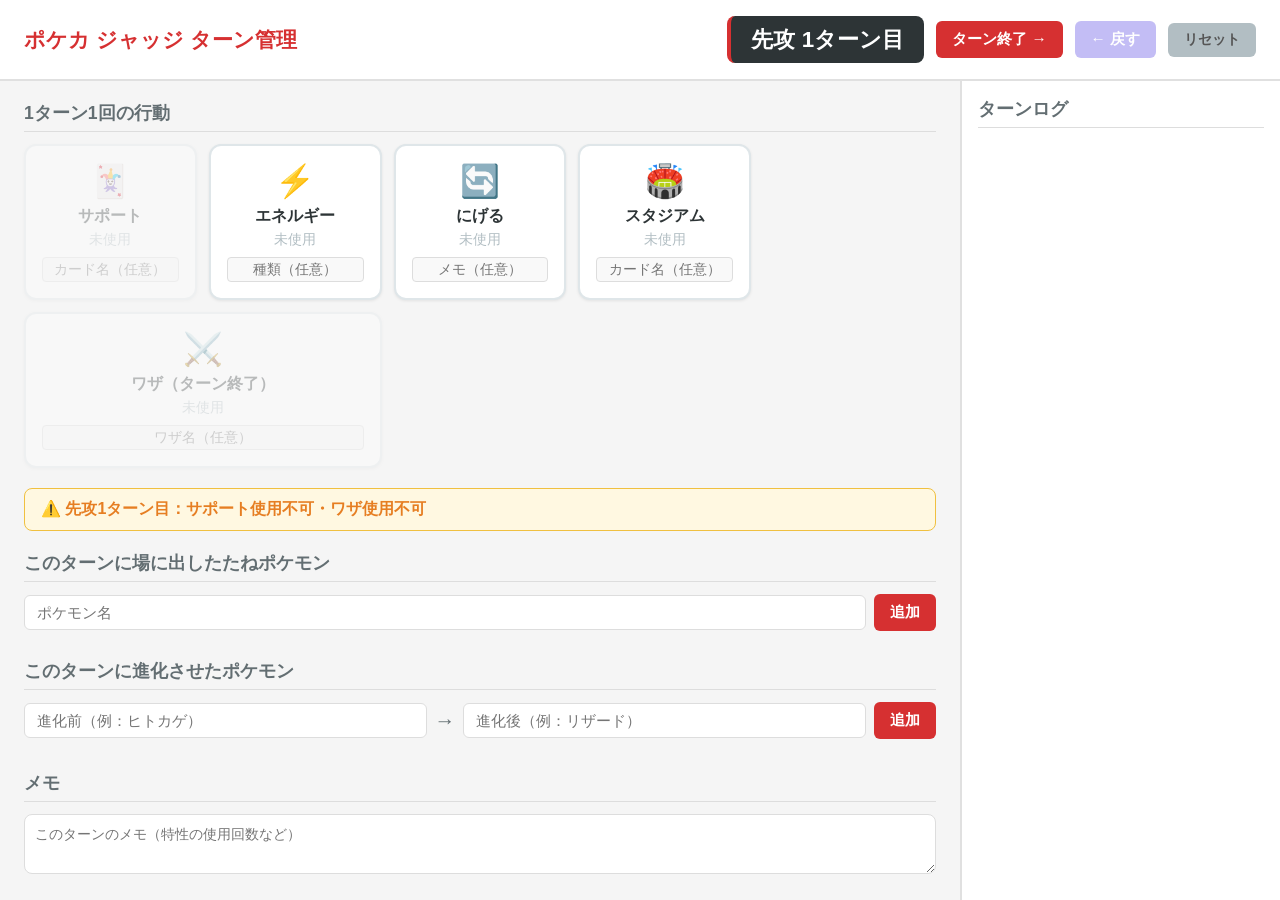
==== index.html @ 413a12ca "ルートにファイルを配置（GitHub Pages用） Co-Authored-By: Claude Opus 4.6 (1M context) <noreply@anthropic.com>" ====
<!DOCTYPE html>
<html lang="ja">
<head>
    <meta charset="UTF-8">
    <meta name="viewport" content="width=device-width, initial-scale=1.0">
    <title>ポケカ ジャッジ ターン管理ツール</title>
    <link rel="stylesheet" href="style.css">
</head>
<body>
    <div id="app">
        <header>
            <h1>ポケカ ジャッジ ターン管理</h1>
            <div id="turn-display">
                <span id="current-turn-label">先攻 1ターン目</span>
                <button id="btn-next-turn" class="btn btn-primary">ターン終了 →</button>
                <button id="btn-undo-turn" class="btn btn-secondary" disabled>← 戻す</button>
                <button id="btn-reset" class="btn btn-danger">リセット</button>
            </div>
        </header>

        <main>
            <!-- 1回制限アクション -->
            <section id="once-per-turn">
                <h2>1ターン1回の行動</h2>
                <div class="action-grid">
                    <div class="action-card" data-action="supporter">
                        <div class="action-icon">🃏</div>
                        <div class="action-name">サポート</div>
                        <div class="action-status">未使用</div>
                        <input type="text" class="action-detail" placeholder="カード名（任意）">
                    </div>
                    <div class="action-card" data-action="energy">
                        <div class="action-icon">⚡</div>
                        <div class="action-name">エネルギー</div>
                        <div class="action-status">未使用</div>
                        <input type="text" class="action-detail" placeholder="種類（任意）">
                    </div>
                    <div class="action-card" data-action="retreat">
                        <div class="action-icon">🔄</div>
                        <div class="action-name">にげる</div>
                        <div class="action-status">未使用</div>
                        <input type="text" class="action-detail" placeholder="メモ（任意）">
                    </div>
                    <div class="action-card" data-action="stadium">
                        <div class="action-icon">🏟️</div>
                        <div class="action-name">スタジアム</div>
                        <div class="action-status">未使用</div>
                        <input type="text" class="action-detail" placeholder="カード名（任意）">
                    </div>
                    <div class="action-card wide" data-action="attack">
                        <div class="action-icon">⚔️</div>
                        <div class="action-name">ワザ（ターン終了）</div>
                        <div class="action-status">未使用</div>
                        <input type="text" class="action-detail" placeholder="ワザ名（任意）">
                    </div>
                </div>
            </section>

            <!-- 先攻1ターン目制限 -->
            <div id="first-turn-notice" class="notice">
                ⚠️ 先攻1ターン目：サポート使用不可・ワザ使用不可
            </div>

            <!-- ポケモン記録 -->
            <section id="pokemon-tracker">
                <h2>このターンに場に出したたねポケモン</h2>
                <div class="pokemon-input-row">
                    <input type="text" id="basic-pokemon-name" placeholder="ポケモン名">
                    <button id="btn-add-basic" class="btn btn-primary">追加</button>
                </div>
                <div id="basic-pokemon-list" class="pokemon-tag-list"></div>
                <div id="evolution-warning" class="notice hidden">
                    ⚠️ このターンに場に出したたねポケモンは次のターンまで進化できません
                </div>

                <h2>このターンに進化させたポケモン</h2>
                <div class="pokemon-input-row">
                    <input type="text" id="evo-from-name" placeholder="進化前（例：ヒトカゲ）">
                    <span class="evo-arrow">→</span>
                    <input type="text" id="evo-to-name" placeholder="進化後（例：リザード）">
                    <button id="btn-add-evolution" class="btn btn-primary">追加</button>
                </div>
                <div id="evolution-pokemon-list" class="pokemon-tag-list"></div>
            </section>

            <!-- メモ -->
            <section id="notes-section">
                <h2>メモ</h2>
                <textarea id="turn-notes" placeholder="このターンのメモ（特性の使用回数など）"></textarea>
            </section>
        </main>

        <!-- ログ -->
        <aside id="log-panel">
            <h2>ターンログ</h2>
            <div id="log-entries"></div>
        </aside>
    </div>

    <script src="app.js"></script>
</body>
</html>
---- style.css ----
* {
    margin: 0;
    padding: 0;
    box-sizing: border-box;
}

body {
    font-family: 'Segoe UI', 'Hiragino Sans', 'Meiryo', sans-serif;
    background: #f5f5f5;
    color: #333;
    min-height: 100vh;
}

#app {
    display: grid;
    grid-template-columns: 1fr 320px;
    grid-template-rows: auto 1fr;
    min-height: 100vh;
}

/* ヘッダー */
header {
    grid-column: 1 / -1;
    background: #fff;
    padding: 16px 24px;
    display: flex;
    align-items: center;
    justify-content: space-between;
    border-bottom: 2px solid #e0e0e0;
    flex-wrap: wrap;
    gap: 12px;
}

header h1 {
    font-size: 1.3rem;
    color: #d63031;
}

#turn-display {
    display: flex;
    align-items: center;
    gap: 12px;
    flex-wrap: wrap;
}

#current-turn-label {
    font-size: 1.4rem;
    font-weight: bold;
    color: #fff;
    background: #2d3436;
    padding: 8px 20px;
    border-radius: 8px;
    min-width: 180px;
    text-align: center;
}

#current-turn-label.player-a {
    border-left: 4px solid #d63031;
}

#current-turn-label.player-b {
    border-left: 4px solid #00b894;
}

/* ボタン */
.btn {
    padding: 8px 16px;
    border: none;
    border-radius: 6px;
    font-size: 0.95rem;
    cursor: pointer;
    font-weight: 600;
    transition: all 0.15s;
}

.btn:hover {
    transform: translateY(-1px);
    filter: brightness(1.1);
}

.btn:disabled {
    opacity: 0.4;
    cursor: not-allowed;
    transform: none;
}

.btn-primary {
    background: #d63031;
    color: white;
}

.btn-secondary {
    background: #6c5ce7;
    color: white;
}

.btn-danger {
    background: #b2bec3;
    color: #555;
    font-size: 0.85rem;
}

.btn-danger:hover {
    background: #e17055;
    color: white;
}

/* メインコンテンツ */
main {
    padding: 20px 24px;
    overflow-y: auto;
    background: #f5f5f5;
}

main h2 {
    font-size: 1.1rem;
    margin-bottom: 12px;
    color: #636e72;
    border-bottom: 1px solid #ddd;
    padding-bottom: 6px;
}

/* アクションカード */
.action-grid {
    display: grid;
    grid-template-columns: repeat(auto-fill, minmax(160px, 1fr));
    gap: 12px;
    margin-bottom: 20px;
}

.action-card {
    background: #fff;
    border: 2px solid #dfe6e9;
    border-radius: 12px;
    padding: 16px;
    text-align: center;
    cursor: pointer;
    transition: all 0.2s;
    user-select: none;
    box-shadow: 0 1px 3px rgba(0,0,0,0.08);
}

.action-card:hover {
    border-color: #d63031;
    box-shadow: 0 2px 8px rgba(0,0,0,0.12);
}

.action-card.used {
    background: #ffeef0;
    border-color: #d63031;
    box-shadow: 0 0 0 2px rgba(214, 48, 49, 0.2);
}

.action-card.disabled {
    opacity: 0.3;
    pointer-events: none;
}

.action-card.wide {
    grid-column: span 2;
}

.action-icon {
    font-size: 2rem;
    margin-bottom: 6px;
}

.action-name {
    font-weight: 700;
    font-size: 1rem;
    margin-bottom: 4px;
    color: #2d3436;
}

.action-status {
    font-size: 0.85rem;
    color: #b2bec3;
}

.action-card.used .action-status {
    color: #d63031;
    font-weight: 700;
}

.action-detail {
    margin-top: 8px;
    width: 100%;
    padding: 4px 8px;
    background: #f9f9f9;
    border: 1px solid #ddd;
    border-radius: 4px;
    color: #333;
    font-size: 0.85rem;
    text-align: center;
}

.action-detail:focus {
    outline: none;
    border-color: #d63031;
    background: #fff;
}

/* 先攻1ターン目制限 */
.notice {
    background: #fff8e1;
    border: 1px solid #f0c040;
    color: #e67e22;
    padding: 10px 16px;
    border-radius: 8px;
    margin-bottom: 20px;
    font-weight: 600;
}

.notice.hidden {
    display: none;
}

/* ポケモン追跡 */
#pokemon-tracker {
    margin-bottom: 20px;
}

.pokemon-input-row {
    display: flex;
    gap: 8px;
    margin-bottom: 12px;
    flex-wrap: wrap;
    align-items: center;
}

.pokemon-input-row input {
    flex: 1;
    min-width: 120px;
    padding: 8px 12px;
    background: #fff;
    border: 1px solid #ddd;
    border-radius: 6px;
    color: #333;
    font-size: 0.95rem;
}

.pokemon-input-row input:focus {
    outline: none;
    border-color: #d63031;
}

.evo-arrow {
    font-size: 1.3rem;
    font-weight: bold;
    color: #636e72;
}

.pokemon-tag-list {
    display: flex;
    flex-wrap: wrap;
    gap: 8px;
    margin-bottom: 16px;
}

.pokemon-tag {
    display: inline-flex;
    align-items: center;
    gap: 6px;
    padding: 6px 12px;
    border-radius: 20px;
    font-size: 0.9rem;
    font-weight: 600;
}

.pokemon-tag.basic {
    background: #e8f8f0;
    border: 1px solid #27ae60;
    color: #1e8449;
}

.pokemon-tag.evolution {
    background: #f0e6f6;
    border: 1px solid #8e44ad;
    color: #7d3c98;
}

.pokemon-tag .remove-pokemon {
    cursor: pointer;
    opacity: 0.6;
    font-size: 1.1rem;
}

.pokemon-tag .remove-pokemon:hover {
    opacity: 1;
}

/* メモ */
#turn-notes {
    width: 100%;
    min-height: 60px;
    padding: 10px;
    background: #fff;
    border: 1px solid #ddd;
    border-radius: 8px;
    color: #333;
    font-size: 0.9rem;
    resize: vertical;
}

#turn-notes:focus {
    outline: none;
    border-color: #d63031;
}

/* ログパネル */
#log-panel {
    background: #fff;
    border-left: 2px solid #e0e0e0;
    padding: 16px;
    overflow-y: auto;
    max-height: 100vh;
    position: sticky;
    top: 0;
}

#log-panel h2 {
    font-size: 1.1rem;
    margin-bottom: 12px;
    color: #636e72;
    border-bottom: 1px solid #ddd;
    padding-bottom: 6px;
}

#log-entries {
    display: flex;
    flex-direction: column;
    gap: 10px;
}

.log-entry {
    background: #f9f9f9;
    border-radius: 8px;
    padding: 10px 12px;
    font-size: 0.85rem;
    border-left: 3px solid #ccc;
}

.log-entry.player-a {
    border-left-color: #d63031;
}

.log-entry.player-b {
    border-left-color: #00b894;
}

.log-entry-header {
    font-weight: 700;
    margin-bottom: 6px;
    font-size: 0.9rem;
}

.log-entry.player-a .log-entry-header {
    color: #d63031;
}

.log-entry.player-b .log-entry-header {
    color: #00b894;
}

.log-entry-body {
    color: #555;
    line-height: 1.5;
}

.log-entry-body .log-action {
    color: #2d3436;
}

.log-entry-body .log-pokemon {
    color: #1e8449;
}

.log-entry-body .log-notes {
    color: #999;
    font-style: italic;
}

/* レスポンシブ（スマホ対応） */
@media (max-width: 768px) {
    #app {
        grid-template-columns: 1fr;
    }

    header {
        flex-direction: column;
        align-items: stretch;
        padding: 12px 16px;
    }

    header h1 {
        font-size: 1.1rem;
        text-align: center;
    }

    #turn-display {
        justify-content: center;
        flex-wrap: wrap;
    }

    #current-turn-label {
        font-size: 1.2rem;
        min-width: auto;
        padding: 8px 16px;
        width: 100%;
    }

    #turn-display .btn {
        flex: 1;
        min-width: 0;
        font-size: 0.85rem;
        padding: 8px 10px;
    }

    main {
        padding: 14px 12px;
    }

    main h2 {
        font-size: 1rem;
    }

    .action-grid {
        grid-template-columns: 1fr 1fr;
        gap: 8px;
    }

    .action-card {
        padding: 12px 8px;
    }

    .action-card.wide {
        grid-column: span 2;
    }

    .action-icon {
        font-size: 1.5rem;
        margin-bottom: 4px;
    }

    .action-name {
        font-size: 0.9rem;
    }

    .action-detail {
        font-size: 0.8rem;
    }

    .pokemon-input-row {
        flex-direction: column;
        gap: 6px;
    }

    .pokemon-input-row input {
        min-width: 100%;
    }

    .evo-arrow {
        text-align: center;
    }

    #log-panel {
        border-left: none;
        border-top: 2px solid #e0e0e0;
        max-height: none;
        position: static;
    }
}
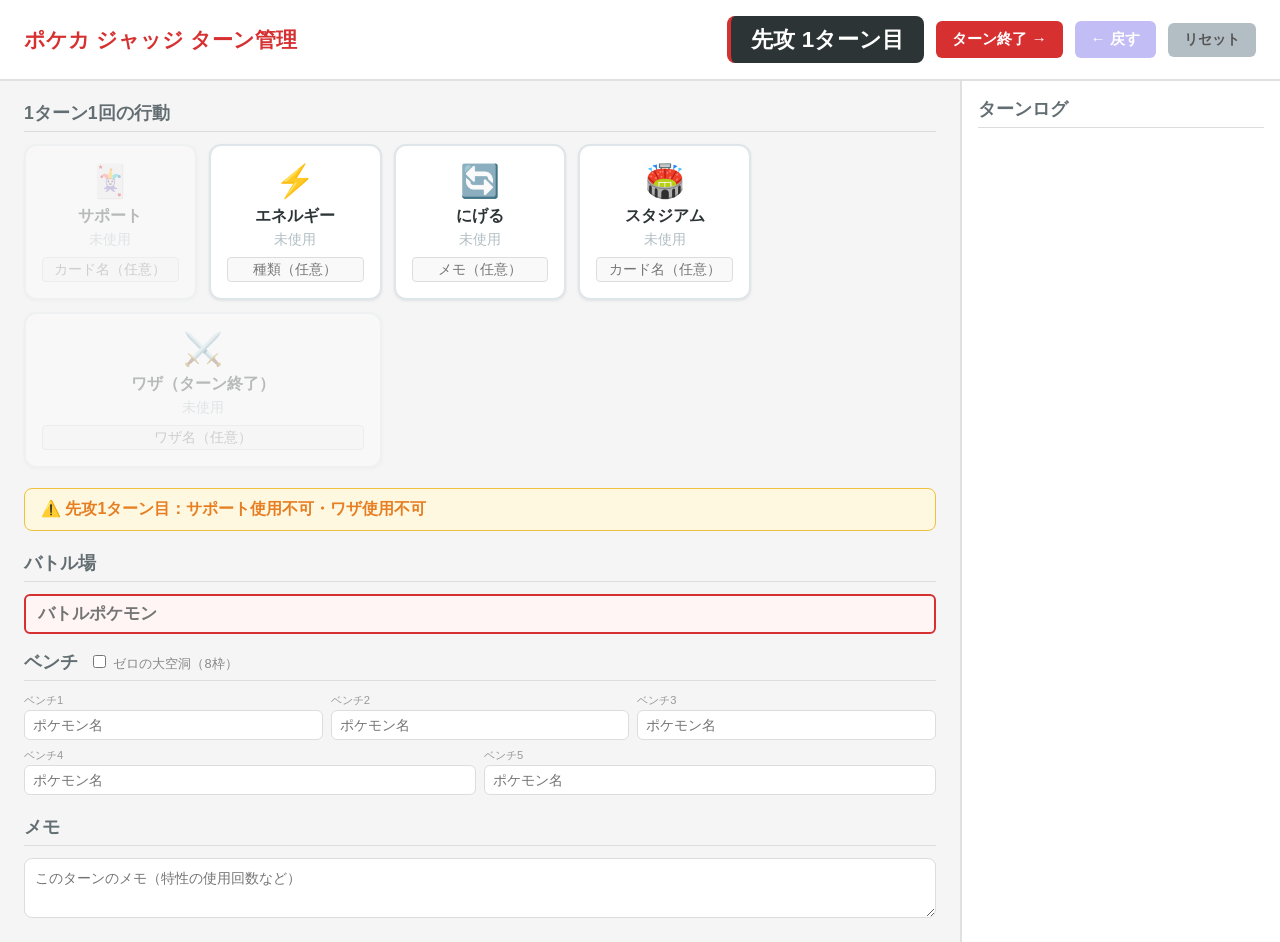
==== commit 115ddcee: "盤面記録方式に変更（バトル場+ベンチ5/8枠） ポケモン記録を「たね/進化」入力から、毎ターンの盤面（バトル場1+ベンチ5枠）を 記録する方式に変更。前ターンの盤面を引き継ぎ、変更箇所がハイライトされ" ====
--- a/index.html
+++ b/index.html
@@ -17,6 +17,15 @@
                 <button id="btn-reset" class="btn btn-danger">リセット</button>
             </div>
         </header>
+
+        <!-- 編集モードバナー -->
+        <div id="editing-banner" class="hidden">
+            <span id="editing-label"></span>
+            <div class="editing-buttons">
+                <button id="btn-save-edit" class="btn btn-primary">保存</button>
+                <button id="btn-cancel-edit" class="btn btn-secondary">キャンセル</button>
+            </div>
+        </div>
 
         <main>
             <!-- 1回制限アクション -->
@@ -61,26 +70,21 @@
                 ⚠️ 先攻1ターン目：サポート使用不可・ワザ使用不可
             </div>
 
-            <!-- ポケモン記録 -->
-            <section id="pokemon-tracker">
-                <h2>このターンに場に出したたねポケモン</h2>
-                <div class="pokemon-input-row">
-                    <input type="text" id="basic-pokemon-name" placeholder="ポケモン名">
-                    <button id="btn-add-basic" class="btn btn-primary">追加</button>
-                </div>
-                <div id="basic-pokemon-list" class="pokemon-tag-list"></div>
-                <div id="evolution-warning" class="notice hidden">
-                    ⚠️ このターンに場に出したたねポケモンは次のターンまで進化できません
+            <!-- バトルフィールド -->
+            <section id="field-section">
+                <h2>バトル場</h2>
+                <div id="active-area">
+                    <input type="text" id="active-pokemon" class="field-input active" placeholder="バトルポケモン">
                 </div>
 
-                <h2>このターンに進化させたポケモン</h2>
-                <div class="pokemon-input-row">
-                    <input type="text" id="evo-from-name" placeholder="進化前（例：ヒトカゲ）">
-                    <span class="evo-arrow">→</span>
-                    <input type="text" id="evo-to-name" placeholder="進化後（例：リザード）">
-                    <button id="btn-add-evolution" class="btn btn-primary">追加</button>
-                </div>
-                <div id="evolution-pokemon-list" class="pokemon-tag-list"></div>
+                <h2>
+                    ベンチ
+                    <label class="bench-toggle">
+                        <input type="checkbox" id="bench-expand">
+                        ゼロの大空洞（8枠）
+                    </label>
+                </h2>
+                <div id="bench-area"></div>
             </section>
 
             <!-- メモ -->
--- a/style.css
+++ b/style.css
@@ -200,6 +200,56 @@
     background: #fff;
 }
 
+/* 編集モードバナー */
+#editing-banner {
+    grid-column: 1 / -1;
+    background: #fff3cd;
+    border-bottom: 2px solid #f0c040;
+    padding: 10px 24px;
+    display: flex;
+    align-items: center;
+    justify-content: space-between;
+    gap: 12px;
+    flex-wrap: wrap;
+}
+
+#editing-banner.hidden {
+    display: none;
+}
+
+#editing-label {
+    font-weight: 700;
+    color: #856404;
+    font-size: 1rem;
+}
+
+.editing-buttons {
+    display: flex;
+    gap: 8px;
+}
+
+/* ログ編集ヒント・ハイライト */
+.log-edit-hint {
+    font-size: 0.75rem;
+    color: #b2bec3;
+    font-weight: 400;
+    margin-left: 6px;
+}
+
+.log-entry {
+    cursor: pointer;
+}
+
+.log-entry:hover {
+    background: #eef;
+}
+
+.log-entry.editing {
+    background: #fff8e1;
+    border-left-color: #f0c040 !important;
+    box-shadow: 0 0 0 2px rgba(240, 192, 64, 0.4);
+}
+
 /* 先攻1ターン目制限 */
 .notice {
     background: #fff8e1;
@@ -215,78 +265,77 @@
     display: none;
 }
 
-/* ポケモン追跡 */
-#pokemon-tracker {
+/* バトルフィールド */
+#field-section {
     margin-bottom: 20px;
 }
 
-.pokemon-input-row {
-    display: flex;
-    gap: 8px;
-    margin-bottom: 12px;
-    flex-wrap: wrap;
-    align-items: center;
-}
-
-.pokemon-input-row input {
-    flex: 1;
-    min-width: 120px;
+#active-area {
+    margin-bottom: 16px;
+}
+
+.field-input {
     padding: 8px 12px;
     background: #fff;
     border: 1px solid #ddd;
     border-radius: 6px;
     color: #333;
     font-size: 0.95rem;
-}
-
-.pokemon-input-row input:focus {
+    width: 100%;
+}
+
+.field-input:focus {
     outline: none;
     border-color: #d63031;
 }
 
-.evo-arrow {
-    font-size: 1.3rem;
-    font-weight: bold;
-    color: #636e72;
-}
-
-.pokemon-tag-list {
+.field-input.active {
+    border: 2px solid #d63031;
+    font-weight: 700;
+    font-size: 1.05rem;
+    background: #fff5f5;
+}
+
+.field-input.changed {
+    background: #fffde7;
+    border-color: #f0c040;
+}
+
+.bench-toggle {
+    font-size: 0.8rem;
+    font-weight: 400;
+    color: #888;
+    margin-left: 10px;
+    cursor: pointer;
+    user-select: none;
+}
+
+.bench-toggle input {
+    margin-right: 4px;
+    cursor: pointer;
+}
+
+#bench-area {
     display: flex;
     flex-wrap: wrap;
     gap: 8px;
-    margin-bottom: 16px;
-}
-
-.pokemon-tag {
-    display: inline-flex;
-    align-items: center;
-    gap: 6px;
-    padding: 6px 12px;
-    border-radius: 20px;
+}
+
+.bench-slot {
+    flex: 1 1 calc(33.3% - 8px);
+    min-width: 90px;
+    position: relative;
+}
+
+.bench-slot .bench-label {
+    font-size: 0.7rem;
+    color: #999;
+    margin-bottom: 2px;
+}
+
+.bench-slot .field-input {
     font-size: 0.9rem;
-    font-weight: 600;
-}
-
-.pokemon-tag.basic {
-    background: #e8f8f0;
-    border: 1px solid #27ae60;
-    color: #1e8449;
-}
-
-.pokemon-tag.evolution {
-    background: #f0e6f6;
-    border: 1px solid #8e44ad;
-    color: #7d3c98;
-}
-
-.pokemon-tag .remove-pokemon {
-    cursor: pointer;
-    opacity: 0.6;
-    font-size: 1.1rem;
-}
-
-.pokemon-tag .remove-pokemon:hover {
-    opacity: 1;
+    padding: 6px 8px;
 }
 
 /* メモ */
@@ -371,6 +420,11 @@
     color: #2d3436;
 }
 
+.log-entry-body .log-field {
+    color: #2d3436;
+    font-weight: 600;
+}
+
 .log-entry-body .log-pokemon {
     color: #1e8449;
 }
@@ -450,17 +504,9 @@
         font-size: 0.8rem;
     }
 
-    .pokemon-input-row {
-        flex-direction: column;
-        gap: 6px;
-    }
-
-    .pokemon-input-row input {
-        min-width: 100%;
-    }
-
-    .evo-arrow {
-        text-align: center;
+    .bench-slot {
+        flex: 1 1 calc(50% - 8px);
+        min-width: 0;
     }
 
     #log-panel {
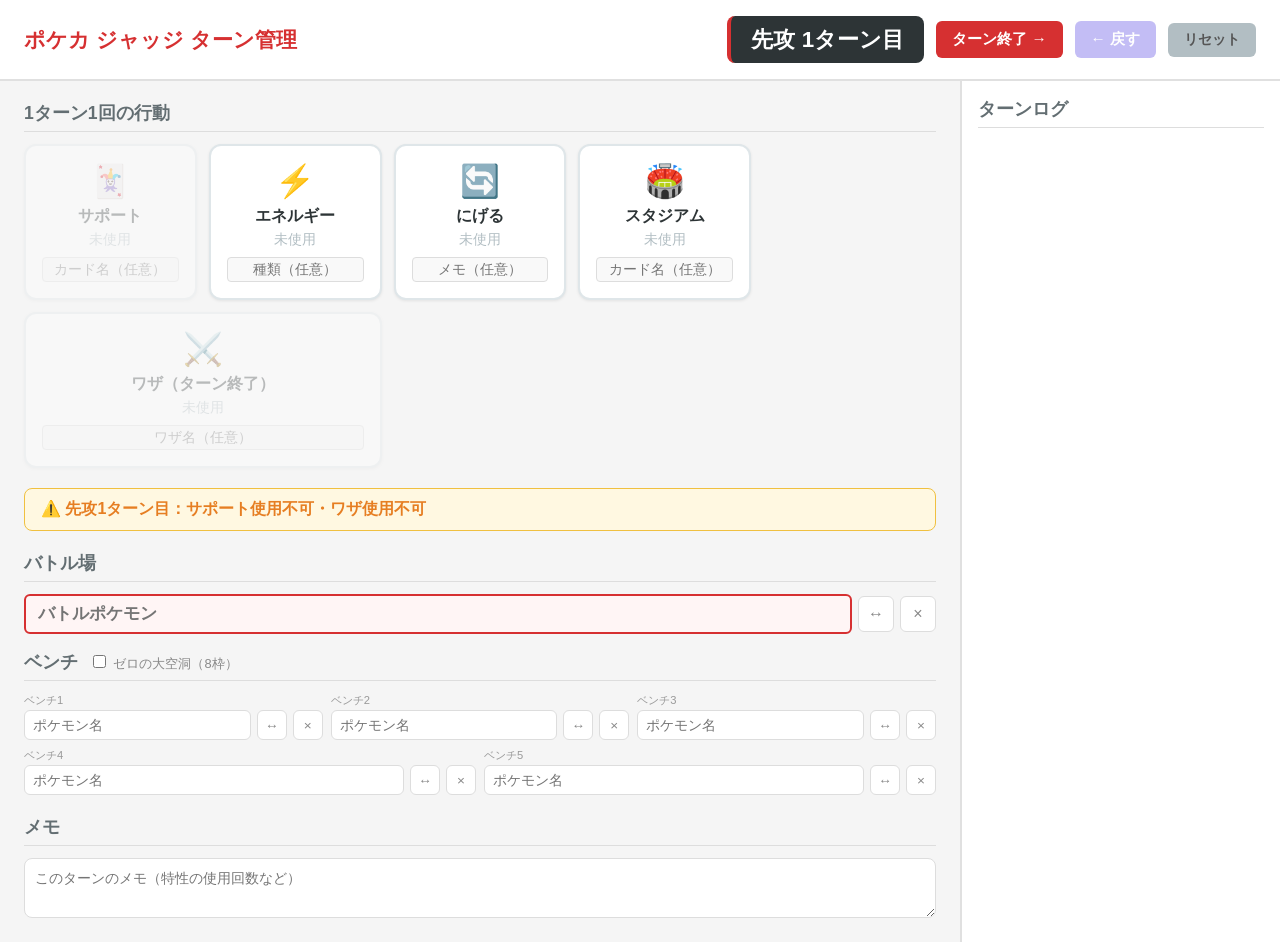
==== commit 39690572: "スロットの入れ替え(↔)とクリア(×)ボタンを追加 バトル場・ベンチの各スロットに↔ボタン（タップで入れ替え）と ×ボタン（きぜつ等でクリア）を追加。スマホでも操作しやすい タップ式のスワップUI。 " ====
--- a/index.html
+++ b/index.html
@@ -72,9 +72,14 @@
 
             <!-- バトルフィールド -->
             <section id="field-section">
+                <div id="swap-hint" class="notice hidden">🔄 入れ替え先のスロットをタップしてください（キャンセル：もう一度タップ）</div>
                 <h2>バトル場</h2>
                 <div id="active-area">
-                    <input type="text" id="active-pokemon" class="field-input active" placeholder="バトルポケモン">
+                    <div class="field-slot" data-slot="active">
+                        <input type="text" id="active-pokemon" class="field-input active" placeholder="バトルポケモン">
+                        <button class="slot-btn slot-swap" title="入れ替え">↔</button>
+                        <button class="slot-btn slot-clear" title="クリア">×</button>
+                    </div>
                 </div>
 
                 <h2>
--- a/style.css
+++ b/style.css
@@ -270,8 +270,67 @@
     margin-bottom: 20px;
 }
 
+#swap-hint {
+    background: #e3f2fd;
+    border-color: #42a5f5;
+    color: #1565c0;
+}
+
 #active-area {
     margin-bottom: 16px;
+}
+
+.field-slot {
+    display: flex;
+    align-items: center;
+    gap: 6px;
+}
+
+.field-slot .field-input {
+    flex: 1;
+}
+
+.slot-btn {
+    width: 36px;
+    height: 36px;
+    border: 1px solid #ddd;
+    border-radius: 6px;
+    background: #fff;
+    color: #888;
+    font-size: 1rem;
+    cursor: pointer;
+    flex-shrink: 0;
+    display: flex;
+    align-items: center;
+    justify-content: center;
+    transition: all 0.15s;
+}
+
+.slot-btn:hover {
+    background: #f0f0f0;
+    color: #333;
+}
+
+.slot-swap:hover {
+    background: #e3f2fd;
+    border-color: #42a5f5;
+    color: #1565c0;
+}
+
+.slot-clear:hover {
+    background: #ffeef0;
+    border-color: #d63031;
+    color: #d63031;
+}
+
+.field-slot.swap-selected {
+    outline: 3px solid #42a5f5;
+    outline-offset: 2px;
+    border-radius: 8px;
+}
+
+.field-slot.swap-target .field-input {
+    background: #e3f2fd;
 }
 
 .field-input {
@@ -338,6 +397,12 @@
     padding: 6px 8px;
 }
 
+.bench-slot .slot-btn {
+    width: 30px;
+    height: 30px;
+    font-size: 0.85rem;
+}
+
 /* メモ */
 #turn-notes {
     width: 100%;
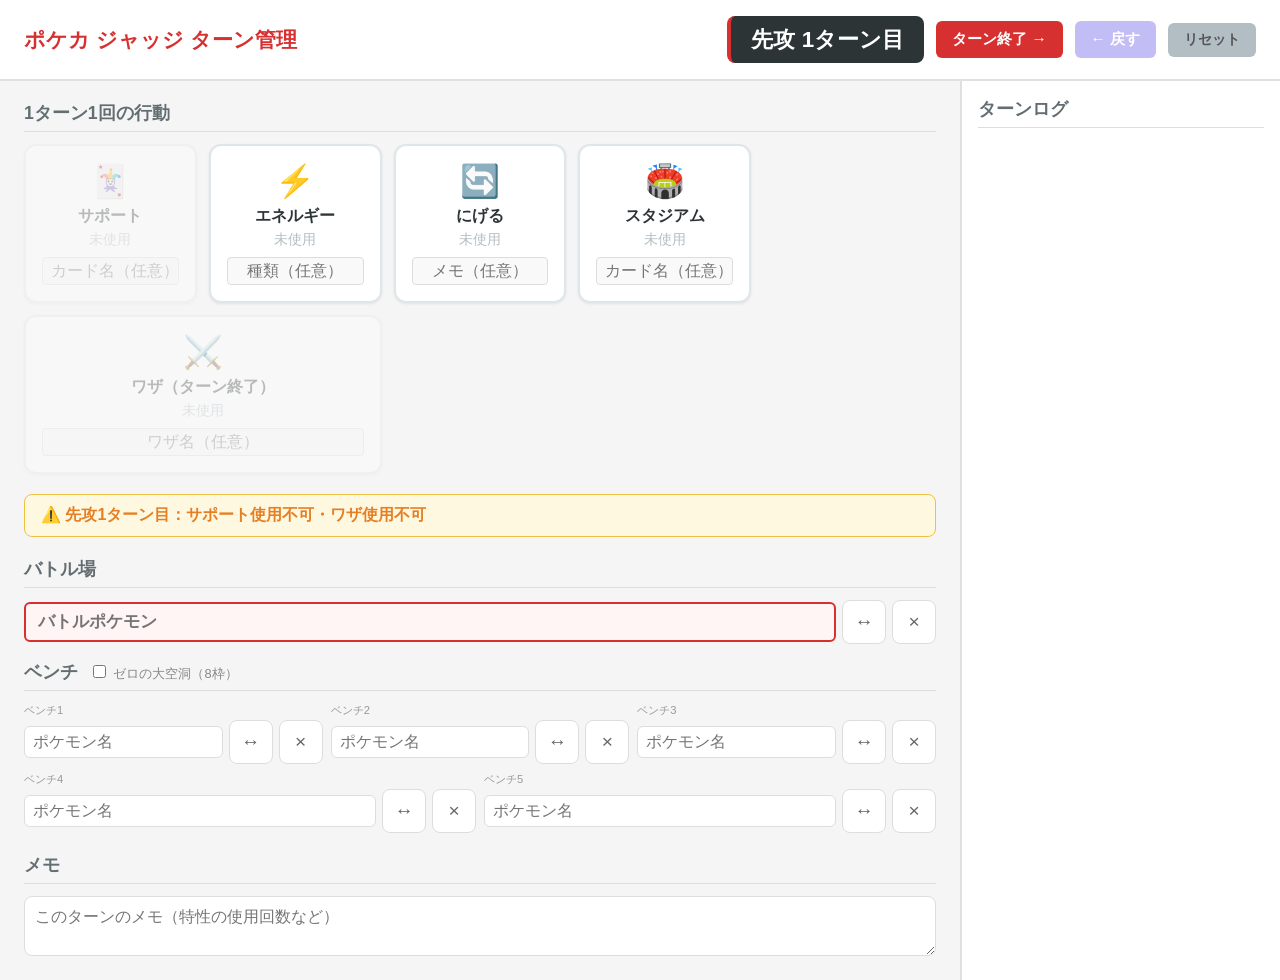
==== commit a222f267: "スマホで入力時の自動ズームを防止 viewportにmaximum-scale=1.0を設定し、全入力欄のフォントサイズを 16px以上に統一（iOSは16px未満で自動拡大する仕様）。  Co-Au" ====
--- a/index.html
+++ b/index.html
@@ -2,7 +2,7 @@
 <html lang="ja">
 <head>
     <meta charset="UTF-8">
-    <meta name="viewport" content="width=device-width, initial-scale=1.0">
+    <meta name="viewport" content="width=device-width, initial-scale=1.0, maximum-scale=1.0, user-scalable=no">
     <title>ポケカ ジャッジ ターン管理ツール</title>
     <link rel="stylesheet" href="style.css">
 </head>
--- a/style.css
+++ b/style.css
@@ -140,9 +140,15 @@
     box-shadow: 0 1px 3px rgba(0,0,0,0.08);
 }
 
-.action-card:hover {
+@media (hover: hover) {
+    .action-card:hover {
+        border-color: #d63031;
+        box-shadow: 0 2px 8px rgba(0,0,0,0.12);
+    }
+}
+
+.action-card:active {
     border-color: #d63031;
-    box-shadow: 0 2px 8px rgba(0,0,0,0.12);
 }
 
 .action-card.used {
@@ -190,7 +196,7 @@
     border: 1px solid #ddd;
     border-radius: 4px;
     color: #333;
-    font-size: 0.85rem;
+    font-size: 16px;
     text-align: center;
 }
 
@@ -291,33 +297,38 @@
 }
 
 .slot-btn {
-    width: 36px;
-    height: 36px;
+    width: 44px;
+    height: 44px;
     border: 1px solid #ddd;
-    border-radius: 6px;
+    border-radius: 8px;
     background: #fff;
-    color: #888;
-    font-size: 1rem;
+    color: #666;
+    font-size: 1.2rem;
     cursor: pointer;
     flex-shrink: 0;
     display: flex;
     align-items: center;
     justify-content: center;
     transition: all 0.15s;
-}
-
-.slot-btn:hover {
+    -webkit-tap-highlight-color: transparent;
+    touch-action: manipulation;
+}
+
+.slot-btn:hover,
+.slot-btn:active {
     background: #f0f0f0;
     color: #333;
 }
 
-.slot-swap:hover {
+.slot-swap:hover,
+.slot-swap:active {
     background: #e3f2fd;
     border-color: #42a5f5;
     color: #1565c0;
 }
 
-.slot-clear:hover {
+.slot-clear:hover,
+.slot-clear:active {
     background: #ffeef0;
     border-color: #d63031;
     color: #d63031;
@@ -339,7 +350,7 @@
     border: 1px solid #ddd;
     border-radius: 6px;
     color: #333;
-    font-size: 0.95rem;
+    font-size: 16px;
     width: 100%;
 }
 
@@ -393,15 +404,10 @@
 }
 
 .bench-slot .field-input {
-    font-size: 0.9rem;
+    font-size: 16px;
     padding: 6px 8px;
 }
 
-.bench-slot .slot-btn {
-    width: 30px;
-    height: 30px;
-    font-size: 0.85rem;
-}
 
 /* メモ */
 #turn-notes {
@@ -412,7 +418,7 @@
     border: 1px solid #ddd;
     border-radius: 8px;
     color: #333;
-    font-size: 0.9rem;
+    font-size: 16px;
     resize: vertical;
 }
 
@@ -566,11 +572,28 @@
     }
 
     .action-detail {
-        font-size: 0.8rem;
-    }
-
+        font-size: 16px;
+    }
+
+    /* フィールドスロット：スマホでは縦並び */
+    .field-slot {
+        flex-wrap: wrap;
+    }
+
+    .field-slot .field-input {
+        width: 100%;
+        flex: 1 1 100%;
+    }
+
+    .slot-btn {
+        width: 44px;
+        height: 44px;
+        font-size: 1.2rem;
+    }
+
+    /* ベンチは1列表示 */
     .bench-slot {
-        flex: 1 1 calc(50% - 8px);
+        flex: 1 1 100%;
         min-width: 0;
     }
 
